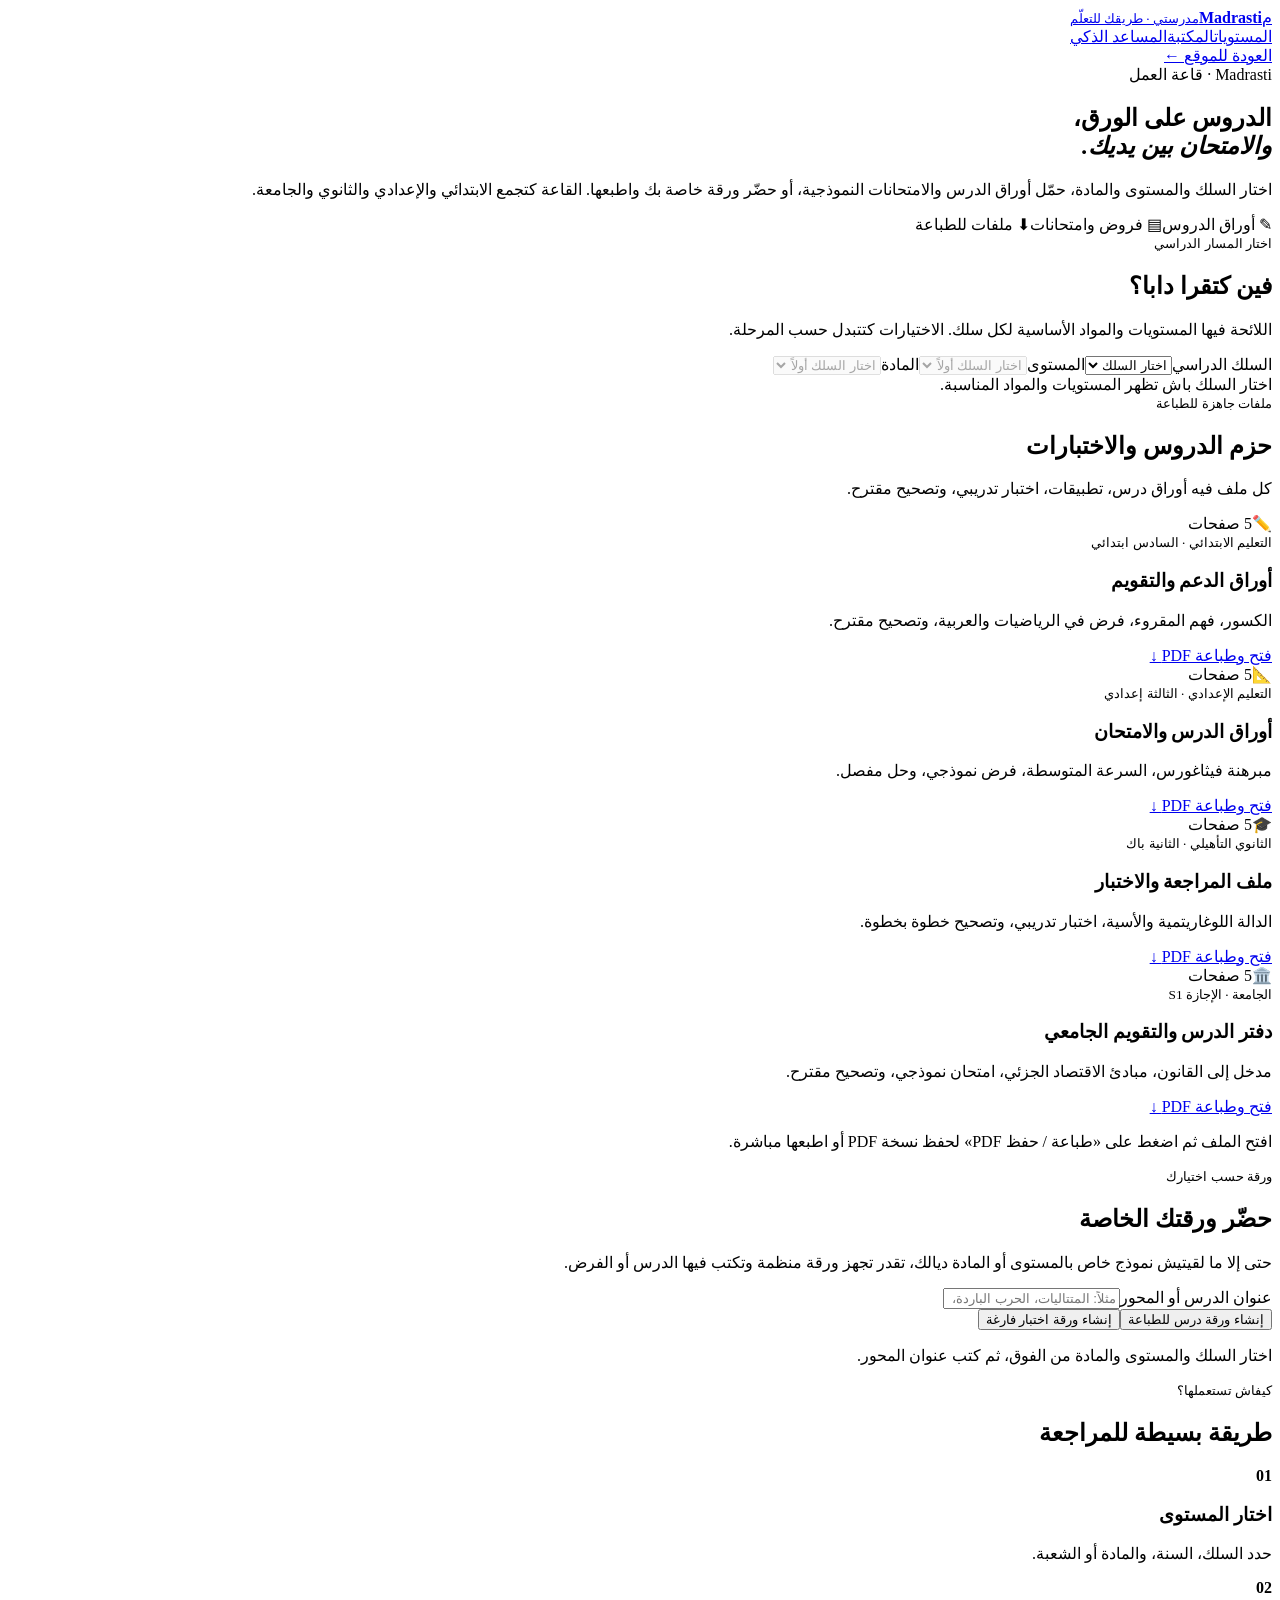
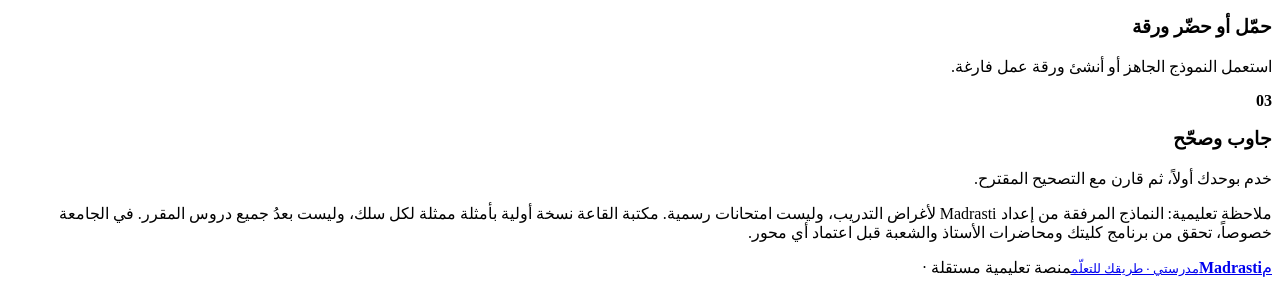
==== classroom.html @ 1eca2a6a "Add printable study and exam room" ====
<!DOCTYPE html>
<html lang="ar" dir="rtl">
<head>
<meta charset="UTF-8"><meta name="viewport" content="width=device-width,initial-scale=1">
<meta name="description" content="قاعة Madrasti للأوراق التعليمية والملخصات والفروض والامتحانات من الابتدائي إلى الجامعة.">
<meta name="theme-color" content="#102b46"><title>قاعة الأوراق والامتحانات | Madrasti</title>
<link rel="preconnect" href="https://fonts.googleapis.com"><link rel="preconnect" href="https://fonts.gstatic.com" crossorigin>
<link href="https://fonts.googleapis.com/css2?family=IBM+Plex+Sans+Arabic:wght@400;500;600;700&family=Manrope:wght@500;700;800&display=swap" rel="stylesheet">
<link rel="stylesheet" href="classroom.css"><script src="classroom.js" defer></script>
</head>
<body>
<header class="site-head"><a class="brand" href="index.html"><span class="mark">م</span><span><b>Madrasti</b><small>مدرستي · طريقك للتعلّم</small></span></a><nav><a href="index.html#levels">المستويات</a><a href="index.html#library">المكتبة</a><a href="index.html#ai">المساعد الذكي</a></nav><a class="head-button" href="index.html">العودة للموقع ←</a></header>
<main>
<section class="intro wrap"><span class="eyebrow">Madrasti · قاعة العمل</span><h1>الدروس على الورق،<br><em>والامتحان بين يديك.</em></h1><p>اختار السلك والمستوى والمادة، حمّل أوراق الدرس والامتحانات النموذجية، أو حضّر ورقة خاصة بك واطبعها. القاعة كتجمع الابتدائي والإعدادي والثانوي والجامعة.</p><div class="intro-tags"><span>✎ أوراق الدروس</span><span>▤ فروض وامتحانات</span><span>⬇ ملفات للطباعة</span></div></section>
<section class="selector-section"><div class="wrap"><div class="section-heading"><div><small>اختار المسار الدراسي</small><h2>فين كتقرا دابا؟</h2></div><p>اللائحة فيها المستويات والمواد الأساسية لكل سلك. الاختيارات كتتبدل حسب المرحلة.</p></div>
<div class="selector-panel"><label>السلك الدراسي<select id="stageSelect"><option value="">اختار السلك</option></select></label><label>المستوى<select id="gradeSelect" disabled><option value="">اختار السلك أولاً</option></select></label><label>المادة<select id="subjectSelect" disabled><option value="">اختار السلك أولاً</option></select></label><label id="trackWrap" hidden>الشعبة أو الكلية<select id="trackSelect"><option value="">جميع الشعب</option></select></label><div class="selected-note" id="selectionNote" aria-live="polite">اختار السلك باش تظهر المستويات والمواد المناسبة.</div></div></div></section>
<section class="packs-section wrap"><div class="section-heading"><div><small>ملفات جاهزة للطباعة</small><h2>حزم الدروس والاختبارات</h2></div><p>كل ملف فيه أوراق درس، تطبيقات، اختبار تدريبي، وتصحيح مقترح.</p></div>
<div class="pack-grid" id="packGrid">
<article class="pack-card" data-pack-stage="primary"><div class="pack-top"><span class="pack-icon">✏️</span><span class="pack-badge">5 صفحات</span></div><small>التعليم الابتدائي · السادس ابتدائي</small><h3>أوراق الدعم والتقويم</h3><p>الكسور، فهم المقروء، فرض في الرياضيات والعربية، وتصحيح مقترح.</p><a class="download-btn" href="packs/primary-study-pack.html" target="_blank" rel="noopener">فتح وطباعة PDF ↓</a></article>
<article class="pack-card" data-pack-stage="middle"><div class="pack-top"><span class="pack-icon">📐</span><span class="pack-badge">5 صفحات</span></div><small>التعليم الإعدادي · الثالثة إعدادي</small><h3>أوراق الدرس والامتحان</h3><p>مبرهنة فيثاغورس، السرعة المتوسطة، فرض نموذجي، وحل مفصل.</p><a class="download-btn" href="packs/middle-study-pack.html" target="_blank" rel="noopener">فتح وطباعة PDF ↓</a></article>
<article class="pack-card" data-pack-stage="high"><div class="pack-top"><span class="pack-icon">🎓</span><span class="pack-badge">5 صفحات</span></div><small>الثانوي التأهيلي · الثانية باك</small><h3>ملف المراجعة والاختبار</h3><p>الدالة اللوغاريتمية والأسية، اختبار تدريبي، وتصحيح خطوة بخطوة.</p><a class="download-btn" href="packs/high-study-pack.html" target="_blank" rel="noopener">فتح وطباعة PDF ↓</a></article>
<article class="pack-card" data-pack-stage="university"><div class="pack-top"><span class="pack-icon">🏛️</span><span class="pack-badge">5 صفحات</span></div><small>الجامعة · الإجازة S1</small><h3>دفتر الدرس والتقويم الجامعي</h3><p>مدخل إلى القانون، مبادئ الاقتصاد الجزئي، امتحان نموذجي، وتصحيح مقترح.</p><a class="download-btn" href="packs/university-study-pack.html" target="_blank" rel="noopener">فتح وطباعة PDF ↓</a></article>
</div><p class="file-status" id="fileStatus">افتح الملف ثم اضغط على «طباعة / حفظ PDF» لحفظ نسخة PDF أو اطبعها مباشرة.</p></section>
<section class="custom-section"><div class="wrap"><div class="section-heading"><div><small>ورقة حسب اختيارك</small><h2>حضّر ورقتك الخاصة</h2></div><p>حتى إلا ما لقيتيش نموذج خاص بالمستوى أو المادة ديالك، تقدر تجهز ورقة منظمة وتكتب فيها الدرس أو الفرض.</p></div>
<div class="custom-panel"><label>عنوان الدرس أو المحور<input id="topicInput" type="text" maxlength="100" placeholder="مثلاً: المتتاليات، الحرب الباردة، القاعدة القانونية..."></label><div class="custom-actions"><button class="button primary" id="lessonPrint" type="button">إنشاء ورقة درس للطباعة</button><button class="button secondary" id="examPrint" type="button">إنشاء ورقة اختبار فارغة</button></div><p class="form-hint" id="printStatus" aria-live="polite">اختار السلك والمستوى والمادة من الفوق، ثم كتب عنوان المحور.</p></div></div></section>
<section class="how-section wrap"><div class="section-heading"><div><small>كيفاش تستعملها؟</small><h2>طريقة بسيطة للمراجعة</h2></div></div><div class="how-grid"><article><b>01</b><h3>اختار المستوى</h3><p>حدد السلك، السنة، والمادة أو الشعبة.</p></article><article><b>02</b><h3>حمّل أو حضّر ورقة</h3><p>استعمل النموذج الجاهز أو أنشئ ورقة عمل فارغة.</p></article><article><b>03</b><h3>جاوب وصحّح</h3><p>خدم بوحدك أولاً، ثم قارن مع التصحيح المقترح.</p></article></div><p class="disclaimer">ملاحظة تعليمية: النماذج المرفقة من إعداد Madrasti لأغراض التدريب، وليست امتحانات رسمية. مكتبة القاعة نسخة أولية بأمثلة ممثلة لكل سلك، وليست بعدُ جميع دروس المقرر. في الجامعة خصوصاً، تحقق من برنامج كليتك ومحاضرات الأستاذ والشعبة قبل اعتماد أي محور.</p></section>
</main>
<footer><div class="wrap footer-inner"><a class="brand" href="index.html"><span class="mark">م</span><span><b>Madrasti</b><small>مدرستي · طريقك للتعلّم</small></span></a><span>منصة تعليمية مستقلة · <span id="year"></span></span></div></footer>
</body></html>
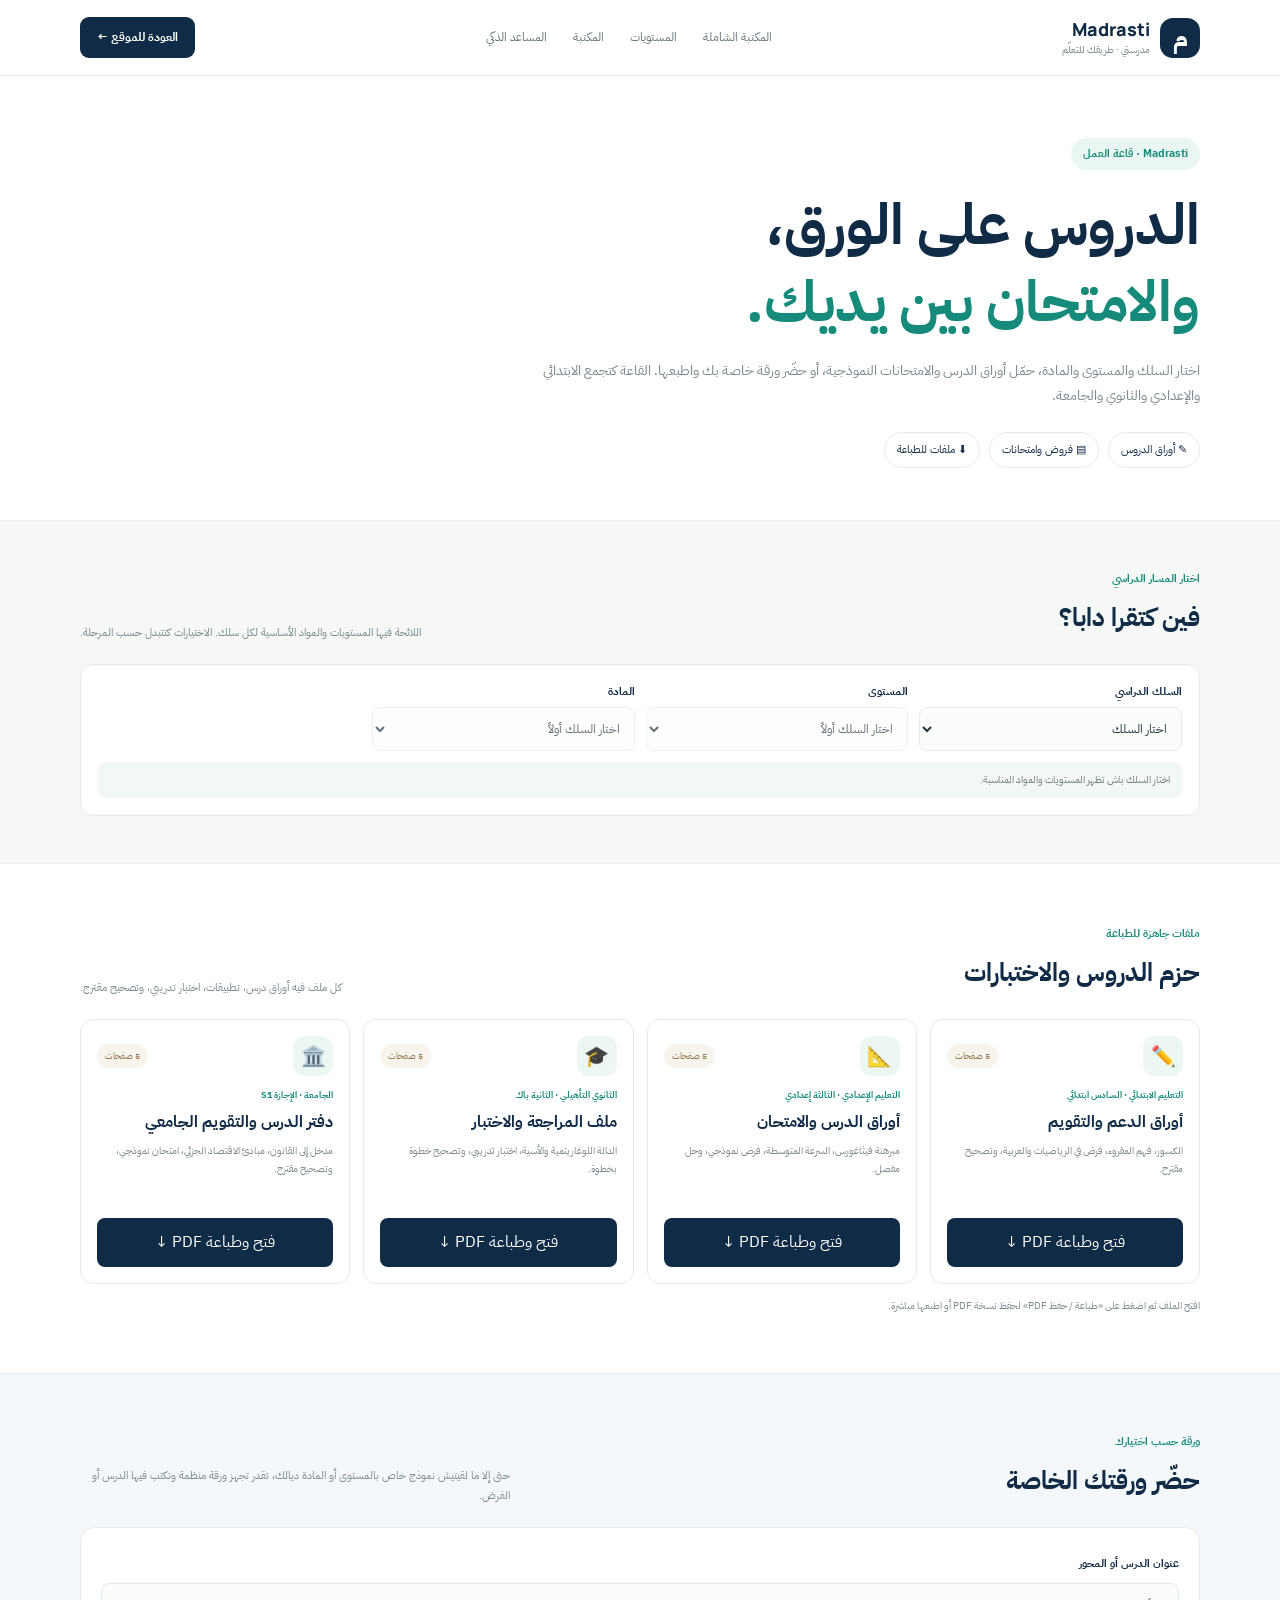
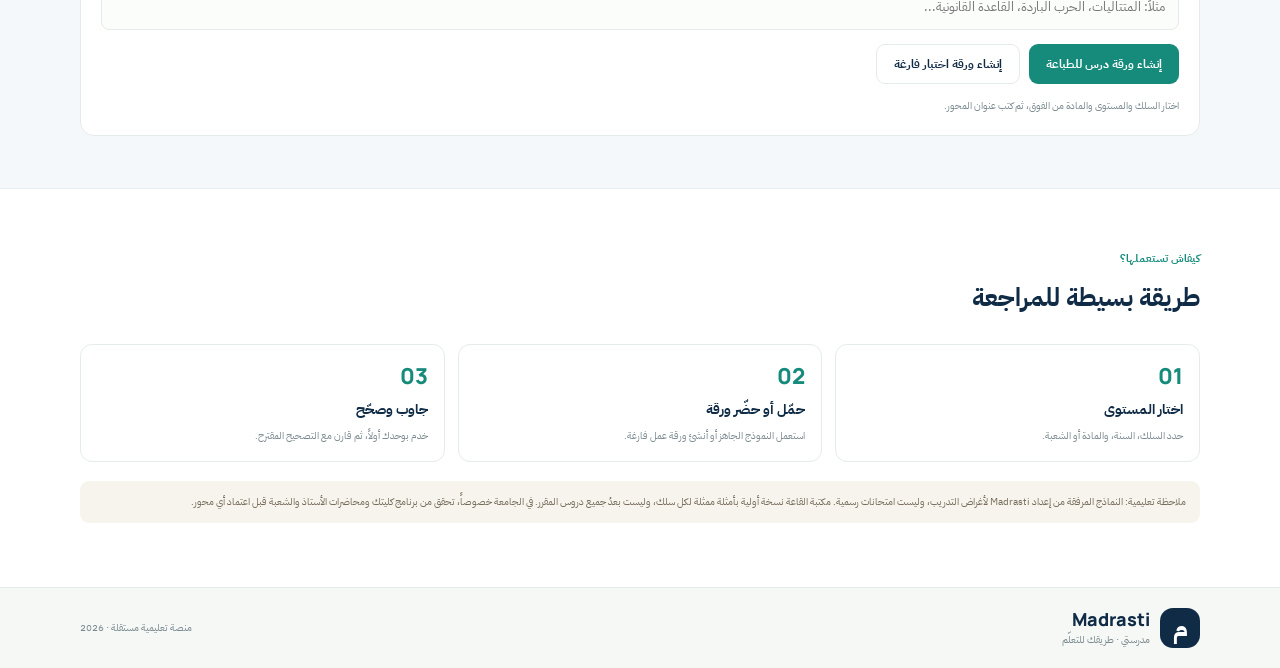
==== commit 449b9fd5: "Link library from classroom" ====
--- a/classroom.html
+++ b/classroom.html
@@ -9,7 +9,7 @@
 <link rel="stylesheet" href="classroom.css"><script src="classroom.js" defer></script>
 </head>
 <body>
-<header class="site-head"><a class="brand" href="index.html"><span class="mark">م</span><span><b>Madrasti</b><small>مدرستي · طريقك للتعلّم</small></span></a><nav><a href="index.html#levels">المستويات</a><a href="index.html#library">المكتبة</a><a href="index.html#ai">المساعد الذكي</a></nav><a class="head-button" href="index.html">العودة للموقع ←</a></header>
+<header class="site-head"><a class="brand" href="index.html"><span class="mark">م</span><span><b>Madrasti</b><small>مدرستي · طريقك للتعلّم</small></span></a><nav><a href="library.html">المكتبة الشاملة</a><a href="index.html#levels">المستويات</a><a href="index.html#library">المكتبة</a><a href="index.html#ai">المساعد الذكي</a></nav><a class="head-button" href="index.html">العودة للموقع ←</a></header>
 <main>
 <section class="intro wrap"><span class="eyebrow">Madrasti · قاعة العمل</span><h1>الدروس على الورق،<br><em>والامتحان بين يديك.</em></h1><p>اختار السلك والمستوى والمادة، حمّل أوراق الدرس والامتحانات النموذجية، أو حضّر ورقة خاصة بك واطبعها. القاعة كتجمع الابتدائي والإعدادي والثانوي والجامعة.</p><div class="intro-tags"><span>✎ أوراق الدروس</span><span>▤ فروض وامتحانات</span><span>⬇ ملفات للطباعة</span></div></section>
 <section class="selector-section"><div class="wrap"><div class="section-heading"><div><small>اختار المسار الدراسي</small><h2>فين كتقرا دابا؟</h2></div><p>اللائحة فيها المستويات والمواد الأساسية لكل سلك. الاختيارات كتتبدل حسب المرحلة.</p></div>
--- a/classroom.css
+++ b/classroom.css
@@ -0,0 +1 @@
+:root{--navy:#102b46;--teal:#168b7b;--ink:#233542;--muted:#7a898f;--line:#e5ece8;--pale:#f5f8f5}*{box-sizing:border-box}body{margin:0;color:var(--ink);font-family:"IBM Plex Sans Arabic",Tahoma,sans-serif;line-height:1.8}.wrap{width:min(1120px,calc(100% - 40px));margin:auto}a{text-decoration:none}.site-head{height:76px;padding:0 max(20px,calc((100% - 1120px)/2));display:flex;align-items:center;justify-content:space-between;border-bottom:1px solid var(--line);position:sticky;top:0;background:#ffffffed;backdrop-filter:blur(12px);z-index:10}.brand{display:flex;gap:10px;align-items:center;color:var(--navy)}.mark{width:40px;height:40px;border-radius:13px;background:var(--navy);color:#fff;display:grid;place-items:center;font-size:24px;font-weight:700}.brand b{display:block;font:800 18px Manrope,sans-serif}.brand small{display:block;font-size:10px;color:var(--muted)}.site-head nav{display:flex;gap:26px}.site-head nav a{font-size:12px;color:#66767c}.head-button,.button{border-radius:9px;padding:10px 17px;font-weight:700;font-size:12px;display:inline-flex;align-items:center;justify-content:center;cursor:pointer;font-family:inherit;border:0}.head-button{background:var(--navy);color:#fff}.intro{padding:62px 0 52px}.eyebrow{display:inline-block;padding:6px 12px;border-radius:40px;background:#eaf6f1;color:var(--teal);font-size:11px;font-weight:700}.intro h1{font-size:clamp(38px,5vw,57px);line-height:1.35;color:var(--navy);margin:17px 0}.intro h1 em{font-style:normal;color:var(--teal)}.intro p{max-width:690px;color:var(--muted);font-size:14px}.intro-tags{display:flex;gap:9px;flex-wrap:wrap;margin-top:24px}.intro-tags span{padding:7px 12px;border:1px solid var(--line);border-radius:30px;font-size:11px;color:var(--navy)}.selector-section{background:var(--pale);padding:42px 0 47px;border-block:1px solid #edf1ed}.section-heading{display:flex;justify-content:space-between;align-items:end;gap:24px;margin-bottom:21px}.section-heading small{font-size:11px;color:var(--teal);font-weight:700}.section-heading h2{font-size:25px;color:var(--navy);margin:3px 0}.section-heading p{font-size:11px;color:var(--muted);max-width:430px;margin:0}.selector-panel{background:#fff;border:1px solid var(--line);border-radius:14px;padding:17px;display:grid;grid-template-columns:repeat(4,minmax(0,1fr));gap:11px}.selector-panel label,.custom-panel label{font-size:11px;color:var(--navy);font-weight:700}.selector-panel select,.custom-panel input{width:100%;display:block;margin-top:6px;padding:11px 10px;border:1px solid var(--line);border-radius:8px;background:#fbfdfb;color:var(--ink);font:12px "IBM Plex Sans Arabic",Tahoma,sans-serif}.selector-panel select:focus,.custom-panel input:focus{border-color:#80bca9;outline:0}.selected-note{grid-column:1/-1;background:#f3f8f5;border-radius:8px;padding:9px 12px;color:#6f7f78;font-size:10px}.packs-section{padding:54px 0 58px}.pack-grid{display:grid;grid-template-columns:repeat(4,minmax(0,1fr));gap:13px}.pack-card{border:1px solid var(--line);border-radius:13px;background:#fff;padding:16px;display:flex;flex-direction:column;min-height:265px}.pack-card[hidden]{display:none}.pack-top{display:flex;justify-content:space-between;align-items:center;margin-bottom:11px}.pack-icon{width:40px;height:40px;border-radius:12px;background:#edf7f2;display:grid;place-items:center;font-size:20px}.pack-badge{font-size:9px;padding:4px 8px;border-radius:30px;background:#f7f4ed;color:#927248}.pack-card>small{color:var(--teal);font-size:9px;font-weight:700}.pack-card h3{font-size:16px;color:var(--navy);margin:5px 0}.pack-card p{font-size:10px;color:var(--muted);margin:0 0 15px}.download-btn{margin-top:auto;text-align:center;border:0;background:var(--navy);color:#fff;border-radius:8px;padding:10px 12px;font:700 11px inherit}.file-status,.form-hint{font-size:10px;color:var(--muted);margin:13px 0 0}.custom-section{padding:52px 0;background:#f5f8fb;border-block:1px solid #e8eef3}.custom-panel{background:#fff;border:1px solid var(--line);border-radius:14px;padding:20px}.custom-panel input{font-size:13px;padding:13px}.custom-actions{display:flex;gap:9px;flex-wrap:wrap;margin-top:14px}.primary{background:var(--teal);color:#fff}.secondary{background:#fff;color:var(--navy);border:1px solid var(--line)}.how-section{padding:54px 0}.how-grid{display:grid;grid-template-columns:repeat(3,1fr);gap:13px}.how-grid article{border:1px solid var(--line);border-radius:12px;padding:16px}.how-grid article>b{font:800 22px Manrope,sans-serif;color:var(--teal)}.how-grid h3{font-size:14px;color:var(--navy);margin:4px 0}.how-grid p{font-size:10px;color:var(--muted);margin:0}.disclaimer{font-size:10px;color:#766c5b;background:#f7f4ed;border-radius:9px;padding:12px 14px;margin-top:19px}footer{background:#f5f8f5;border-top:1px solid var(--line)}.footer-inner{min-height:80px;display:flex;align-items:center;justify-content:space-between}.footer-inner>span{font-size:10px;color:var(--muted)}@media(max-width:900px){.pack-grid{grid-template-columns:repeat(2,1fr)}.selector-panel{grid-template-columns:repeat(2,1fr)}}@media(max-width:600px){.site-head{height:68px;padding:0 14px}.site-head nav{display:none}.head-button{font-size:10px;padding:8px}.wrap{width:calc(100% - 28px)}.intro{padding:40px 0 34px}.intro h1{font-size:38px}.intro p{font-size:12px}.section-heading{display:block}.section-heading p{margin-top:8px}.section-heading h2{font-size:22px}.selector-section,.packs-section,.custom-section,.how-section{padding:38px 0}.selector-panel,.pack-grid,.how-grid{grid-template-columns:1fr}.selected-note{grid-column:auto}.pack-card{min-height:0}.custom-panel{padding:14px}.custom-actions{align-items:stretch}.custom-actions button{flex:1}.footer-inner{padding-block:14px;gap:10px;flex-wrap:wrap}.footer-inner>span{width:100%}}
